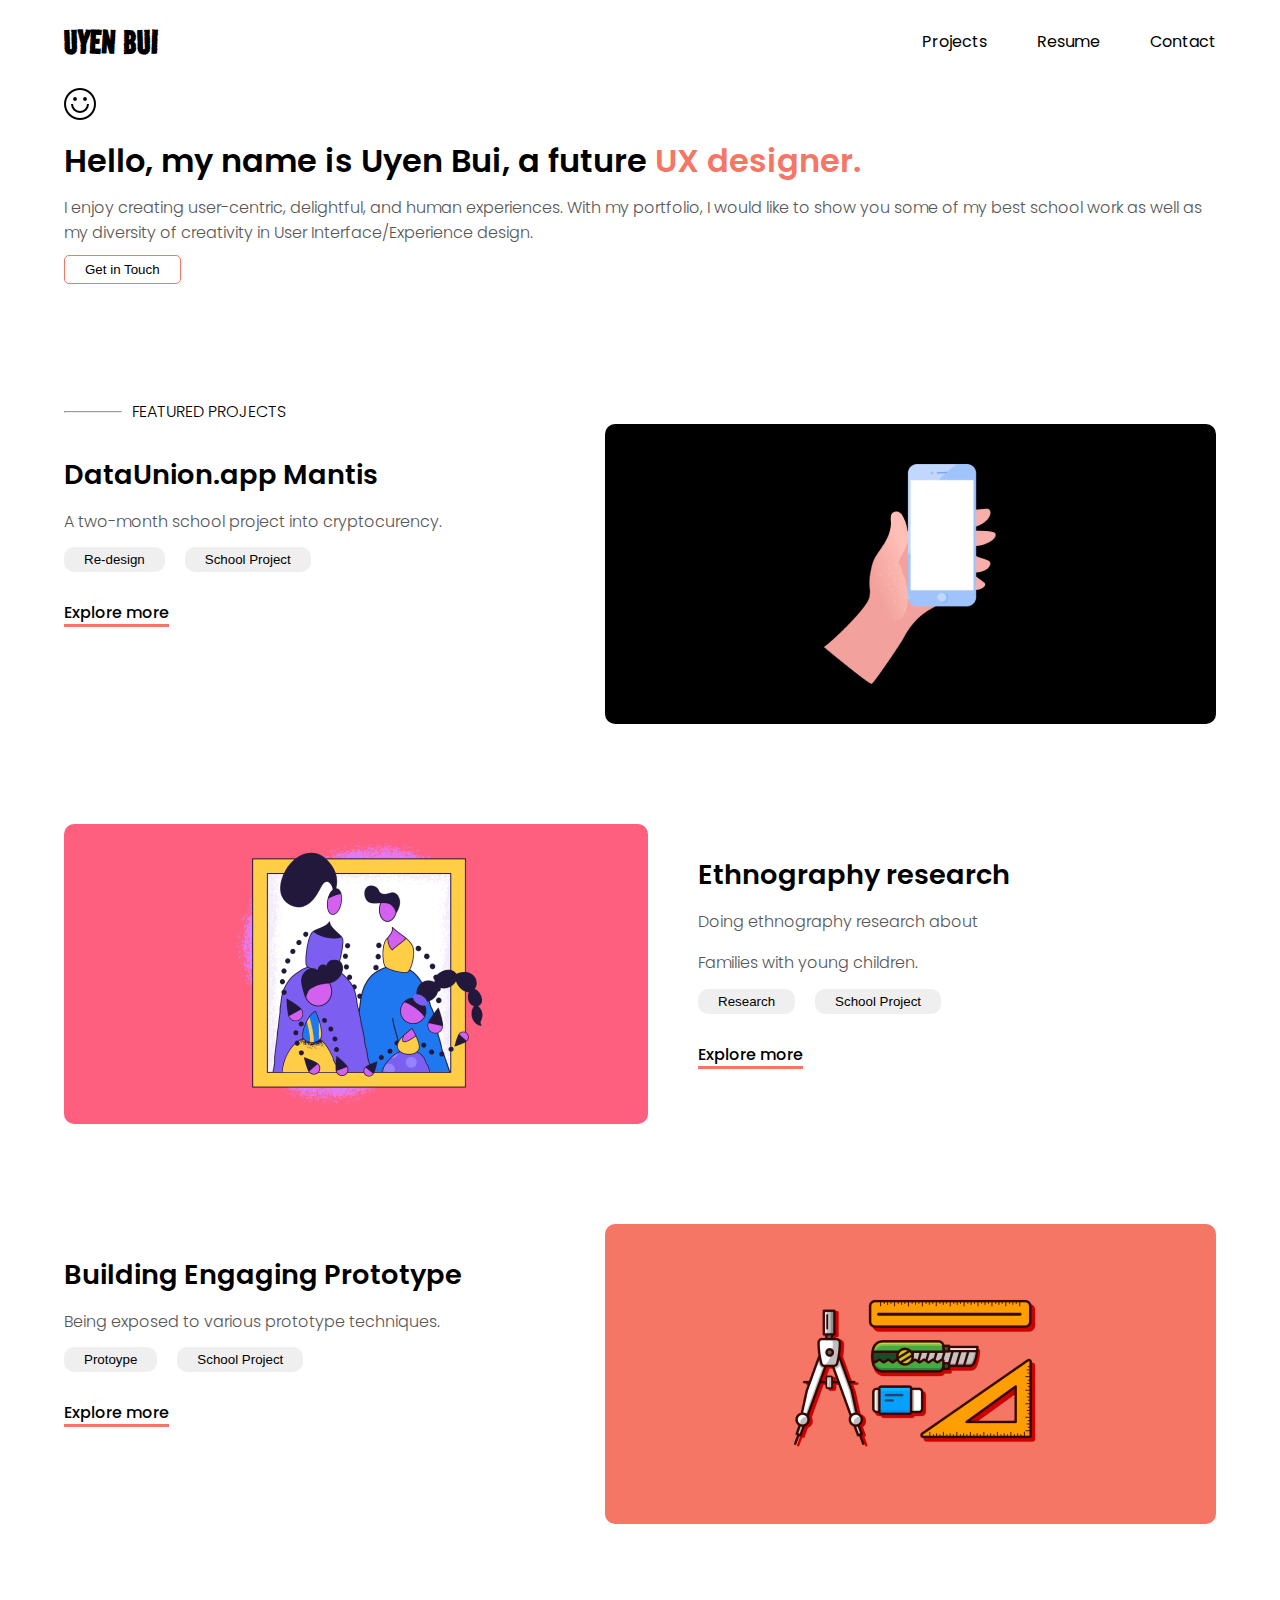
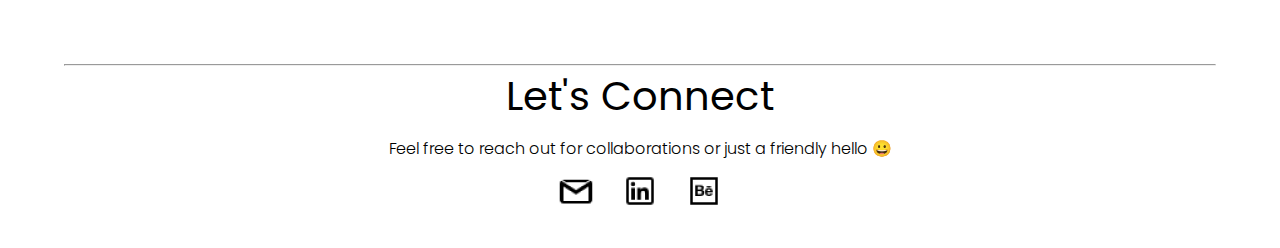
==== index.html @ 6082b0a3 "website files upload" ====
<!DOCTYPE html>
<html lang="en">

<head>
    <meta charset="UTF-8">
    <meta http-equiv="X-UA-Compatible" content="IE=edge">
    <meta name="viewport" content="width=device-width, initial-scale=1.0">
    <title>Uyên Bui LandingPage</title>
    <link rel="stylesheet" href="stule.css">
</head>

<body>
    <div class="container">
        <div class="header-container">
            <div class="header-logo">
                <h3>
                    <a href="index.html">
                        UYEN BUI
                    </a>
                </h3>
            </div>
            <div class="header-menu">
                <ul>
                    <li>
                        <a href="#projects">Projects</a>
                    </li>
                    <li>
                        <a href="./CV_UyenBui.pdf">Resume</a>
                    </li>
                    <li>
                        <a href="mailto:uyenbui.061299@gmail.com">Contact</a>
                    </li>
                </ul>
            </div>
        </div>
        <div class="first-block-container">
            <img src="./img/happy face 1.png" a lt="">
            <br>
            <div class="first-block_text-group">
                <h3>Hello, my name is Uyen Bui, a future <span>UX designer.</span> </h3>
                <p>
                    I enjoy creating user-centric, delightful, and human experiences. With my portfolio, I would like to show you some of my best school work as well as my diversity of creativity in User Interface/Experience design.
                </p>
                <button><a href="mailto:uyenbui.061299@gmail.com">Get in Touch</a></button>
            </div>
        </div>
        <div class="second-block-container" id="projects">
            <div class="second-block_title">
                <hr>
                <p>FEATURED PROJECTS</p>
            </div>
            <div class="second-block_content">
                <div class="second-block_content_item second-block_content-left">
                    <h3>DataUnion.app Mantis </h3>
                    <p>A two-month school project into cryptocurency.</p>
                    <div class="second-block_content-lert__btn-group">
                        <button>Re-design</button>
                        <button>School Project</button>
                    </div>
                    <span><a href="./re-design.html">Explore more</a></span>
                </div>
                <div class="second-block_content_item second-block_content-right">
                    <img src="./img/Hand-Photo.png" alt="">
                </div>
            </div>
            <div class="second-block_content">
                <div class="second-block_content_item second-block_content-right" style="background: #FF5F7E
                ;">
                    <img src="./img/Family-photo.png" alt="">
                </div>
                <div class="second-block_content_item second-block_content-left">
                    <h3>Ethnography research
                    </h3>
                    <p>
                        Doing ethnography research about
                        <br> Families with young children.
                    </p>
                    <div class="second-block_content-lert__btn-group">
                        <button>Research</a></button>
                        <button>School Project</button>
                    </div>
                    <span><a href="./re-search.html">Explore more</a></span>
                </div>
            </div>
            <div class="second-block_content">
                <div class="second-block_content_item second-block_content-left">
                    <h3>Building Engaging Prototype</h3>
                    <p>Being exposed to various prototype techniques.</p>
                    <div class="second-block_content-lert__btn-group">
                        <button>Protoype</button>
                        <button>School Project</button>
                    </div>
                    <span><a href="./building.html">Explore more</a></span>
                </div>
                <div class="second-block_content_item second-block_content-right" style="background: #F57665;">
                    <img src="./img/BEP-photo.png" alt="">
                </div>
            </div>
        </div>
        <div class="footer-container">
            <hr>
            <h3>Let's Connect</h3>
            <p> Feel free to reach out for collaborations or just a friendly hello 😀</p>
            <div class="footer-icon_group">
                <a href="mailto:uyenbui.061299@gmail.com"><img src="./img/Gmail logo.png" alt=""></a>
                <a href="http://www.linkedin.com/in/builekhanhuyen"> <img src="./img/LinkedIn logo.png" alt=""></a>
                <a href="https://www.behance.net/builekhanhuyen"> <img src="./img/Behance Squared logo.png" alt=""></a>
            </div>
        </div>
    </div>
</body>

</html>
---- stule.css ----
@import url("https://fonts.googleapis.com/css2?family=Poppins:ital,wght@0,200;0,300;0,400;0,500;0,600;0,800;0,900;1,100;1,200;1,300;1,500;1,600;1,700;1,800;1,900&family=Road+Rage&display=swap");
/* ======== */
* {
  padding: 0;
  margin: 0;
  -webkit-box-sizing: border-box;
          box-sizing: border-box;
}

li {
  list-style: none;
}

a {
  text-decoration: none;
  color: #000000;
}

html {
  scroll-behavior: smooth;
}

body {
  font-family: "Poppins", sans-serif;
  background-color: #fff;
  font-weight: 300;
}

.header-container {
  display: -webkit-box;
  display: -ms-flexbox;
  display: flex;
  -webkit-box-pack: justify;
      -ms-flex-pack: justify;
          justify-content: space-between;
  -webkit-box-align: center;
      -ms-flex-align: center;
          align-items: center;
  padding: 20px 5%;
}

.header-container .header-logo {
  font-family: "Road Rage", cursive;
}

.header-container .header-logo h3 {
  font-size: 2.4em;
}

.header-container .header-menu ul {
  display: -webkit-box;
  display: -ms-flexbox;
  display: flex;
  -webkit-box-pack: end;
      -ms-flex-pack: end;
          justify-content: end;
  -webkit-box-align: center;
      -ms-flex-align: center;
          align-items: center;
}

.header-container .header-menu ul li {
  margin-left: 50px;
  font-weight: 400;
}

/* =========================================================================
 =========================================================================
=============================HOME====================================
================================================================ 
 =========================================================================*/
.container .first-block-container {
  padding: 5px 5%;
  margin-bottom: 100px;
}

.container .first-block-container h3 {
  font-size: 2em;
  padding: 10px 0px;
  font-weight: 600;
}

.container .first-block-container h3 span {
  color: #f57665;
}

.container .first-block-container p {
  color: #565656;
  font-weight: 300;
  padding-bottom: 10px;
}

.container .first-block-container button {
  color: #f57665;
  border: 1px solid #f57665;
  background-color: #fff;
  padding: 6px 20px;
  border-radius: 5px;
  -webkit-box-shadow: rgba(50, 50, 93, 0.25) 0px 50px 100px -20px, rgba(0, 0, 0, 0.3) 0px 30px 60px -30px;
          box-shadow: rgba(50, 50, 93, 0.25) 0px 50px 100px -20px, rgba(0, 0, 0, 0.3) 0px 30px 60px -30px;
  -webkit-transition: all 0.3s;
  transition: all 0.3s;
}

.container .first-block-container button:hover {
  background-color: #f57665;
  color: #fff;
  -webkit-box-shadow: rgba(50, 50, 93, 0.25) 0px 50px 100px -20px, rgba(0, 0, 0, 0.3) 0px 30px 60px -30px;
          box-shadow: rgba(50, 50, 93, 0.25) 0px 50px 100px -20px, rgba(0, 0, 0, 0.3) 0px 30px 60px -30px;
}

.container .second-block-container {
  padding: 10px 5%;
}

.container .second-block-container .second-block_title {
  display: -webkit-box;
  display: -ms-flexbox;
  display: flex;
  -webkit-box-pack: start;
      -ms-flex-pack: start;
          justify-content: start;
  -webkit-box-align: center;
      -ms-flex-align: center;
          align-items: center;
}

.container .second-block-container .second-block_title hr {
  width: 5%;
}

.container .second-block-container .second-block_title p {
  padding: 0px 10px;
}

.container .second-block-container .second-block_content {
  margin-bottom: 100px;
  display: -webkit-box;
  display: -ms-flexbox;
  display: flex;
  -webkit-box-pack: center;
      -ms-flex-pack: center;
          justify-content: center;
}

.container .second-block-container .second-block_content .second-block_content-left {
  width: 47%;
  padding: 30px 0px;
  line-height: 2.6em;
}

.container .second-block-container .second-block_content .second-block_content-left h3 {
  font-size: 1.7em;
  font-weight: 600;
}

.container .second-block-container .second-block_content .second-block_content-left p {
  color: #565656;
  padding: 5px 0px;
}

.container .second-block-container .second-block_content .second-block_content-left .second-block_content-lert__btn-group {
  display: -webkit-box;
  display: -ms-flexbox;
  display: flex;
  -webkit-box-pack: start;
      -ms-flex-pack: start;
          justify-content: start;
  -webkit-box-align: center;
      -ms-flex-align: center;
          align-items: center;
  margin-bottom: 20px;
  gap: 20px;
}

.container .second-block-container .second-block_content .second-block_content-left .second-block_content-lert__btn-group button {
  border: none;
  padding: 5px 20px;
  border-radius: 10px;
}

.container .second-block-container .second-block_content .second-block_content-left span {
  border-bottom: 3px solid #f57665;
  font-weight: 500;
}

.container .second-block-container .second-block_content .second-block_content-right {
  width: 53%;
  display: -webkit-box;
  display: -ms-flexbox;
  display: flex;
  -webkit-box-pack: center;
      -ms-flex-pack: center;
          justify-content: center;
  -webkit-box-align: center;
      -ms-flex-align: center;
          align-items: center;
  background: #000;
  border-radius: 10px;
  height: 300px;
}

.container .second-block-container .second-block_content:nth-child(3) .second-block_content-left {
  margin-left: 50px;
}

.footer-container {
  text-align: center;
  padding: 30px 5%;
}

.footer-container h3 {
  font-size: 2.5em;
  font-weight: 400;
}

.footer-container p {
  padding: 10px 0px;
}

.footer-container .footer-icon_group img {
  padding: 0px 10px;
}

.re-design-container p {
  line-height: 1.7em;
}

.re-design-container p span {
  font-weight: 500;
  line-height: 5em;
}

.re-design-container .first-block img {
  width: 100%;
}

.re-design-container .footer-container {
  padding: 30px 5%;
}

.re-design-container .footer-container .footer-icon_group {
  display: -webkit-box;
  display: -ms-flexbox;
  display: flex;
  -webkit-box-pack: end;
      -ms-flex-pack: end;
          justify-content: end;
  -webkit-box-align: center;
      -ms-flex-align: center;
          align-items: center;
}

.re-design-container .footer-container .footer-icon_group img {
  margin-top: 30px;
  width: 30px;
}

.re-design-container .title-block {
  text-align: center;
}

.re-design-container .title-block h3 {
  font-size: 2.4em;
  font-weight: 400;
  padding: 30px 0px;
}

.re-design-container .content .second-block {
  padding: 50px 5%;
}

.re-design-container .content .second-block .second-block_content {
  padding: 10px 10%;
}

.re-design-container .content .second-block .second-block_content p {
  margin-bottom: 30px;
  line-height: 1.9em;
}

.re-design-container .content .title-circle {
  position: relative;
  margin-bottom: 20px;
}

.re-design-container .content .title-circle > p {
  position: absolute;
  bottom: 50%;
  top: 38%;
  left: 4%;
  font-size: 1.6em;
  font-weight: 500;
}

.re-design-container .content .third-block {
  padding: 50px 5%;
}

.re-design-container .content .third-block .third-block_content > .third-block_content__title {
  position: relative;
  margin-bottom: 20px;
}

.re-design-container .content .third-block .third-block_content > .third-block_content__title > p {
  position: absolute;
  bottom: 50%;
  top: 38%;
  -webkit-transform: translate(-50%, -50%);
          transform: translate(-50%, -50%);
  left: 10%;
  font-size: 1.6em;
  font-weight: 500;
}

.re-design-container .content .third-block .third-block_content .third-block_content__flex {
  display: -webkit-box;
  display: -ms-flexbox;
  display: flex;
  -webkit-box-pack: center;
      -ms-flex-pack: center;
          justify-content: center;
  gap: 30px;
}

.re-design-container .content .third-block .third-block_content .third-block_content__flex .third-block_content__flex-left {
  -webkit-box-flex: 1;
      -ms-flex: 1;
          flex: 1;
}

.re-design-container .content .third-block .third-block_content .third-block_content__flex .third-block_content__flex-left p {
  font-weight: 400;
  margin-bottom: 20px;
}

.re-design-container .content .third-block .third-block_content .third-block_content__flex .third-block_content__flex-left span {
  line-height: 1.7em;
}

.re-design-container .content .fourth-block {
  padding: 50px 5%;
}

.re-design-container .content .fourth-block .found-block_content p {
  line-height: 1.7em;
}

.re-design-container .content .fourth-block .found-block_content p span {
  font-weight: 500;
  line-height: 5em;
}

.re-design-container .content .fourth-block .found-block_content p u {
  line-height: 5em;
}

.re-design-container .content .fifth-block {
  padding: 50px 5%;
}

.re-design-container .content .fifth-block .fifth-block_content .third-block_content__text p {
  line-height: 1.7em;
}

.re-design-container .content .fifth-block .fifth-block_content .third-block_content__text img {
  margin: 20px 0px;
  width: 100%;
}

.re-design-container .content .sixth-block,
.re-design-container .content .seventh-block {
  padding: 50px 5%;
}

.re-design-container .content .sixth-block .sixth-block_content img,
.re-design-container .content .seventh-block .sixth-block_content img {
  width: 100%;
  margin: 50px 0px;
}

.re-search-container .title-block {
  text-align: center;
}

.re-search-container .title-block h3 {
  font-size: 2.4em;
  font-weight: 400;
  padding: 30px 0px;
}

.re-search-container .title-circle {
  position: relative;
  margin-bottom: 20px;
}

.re-search-container .title-circle > p {
  position: absolute;
  bottom: 50%;
  top: 38%;
  left: 4%;
  font-size: 1.6em;
  font-weight: 500;
}

.re-search-container .content {
  padding: 50px 5%;
}

.re-search-container .content .first-block {
  display: -webkit-box;
  display: -ms-flexbox;
  display: flex;
  -webkit-box-pack: center;
      -ms-flex-pack: center;
          justify-content: center;
  -webkit-box-align: center;
      -ms-flex-align: center;
          align-items: center;
}

.re-search-container .content .first-block .first-block_left {
  width: 65%;
}

.re-search-container .content .first-block .first-block_left h3 {
  color: #f3b7be;
  font-size: 3em;
  font-weight: 500;
  margin: 30px 0px;
}

.re-search-container .content .first-block .first-block_left span {
  line-height: 15em;
  display: -webkit-box;
  display: -ms-flexbox;
  display: flex;
  -webkit-box-pack: justify;
      -ms-flex-pack: justify;
          justify-content: space-between;
  -webkit-box-align: center;
      -ms-flex-align: center;
          align-items: center;
}

.re-search-container .content .first-block .first-block_left p {
  color: #565656;
}

.re-search-container .content .first-block .first-block_right {
  width: 35%;
}

.re-search-container .content .second-block .second-block_content .second-block_content p {
  line-height: 1.7em;
}

.building-container .title-block {
  text-align: center;
}

.building-container .title-block h3 {
  font-size: 2.4em;
  font-weight: 400;
  padding: 30px 0px;
}

.building-container .title-circle {
  position: relative;
  margin-bottom: 20px;
}

.building-container .title-circle > p {
  position: absolute;
  bottom: 50%;
  top: 38%;
  left: 4%;
  font-size: 1.6em;
  font-weight: 500;
}

.building-container .content {
  padding: 50px 5%;
}

.building-container .content .first-block {
  margin-top: -200px;
  display: -webkit-box;
  display: -ms-flexbox;
  display: flex;
  -webkit-box-pack: center;
      -ms-flex-pack: center;
          justify-content: center;
  -webkit-box-align: center;
      -ms-flex-align: center;
          align-items: center;
}

.building-container .content .first-block .first-block_left {
  width: 55%;
}

.building-container .content .first-block .first-block_left h3 {
  color: #f3b7be;
  font-size: 3em;
  font-weight: 500;
  margin: 0px 0px 50px;
}

.building-container .content .first-block .first-block_left span {
  line-height: 15em;
  display: -webkit-box;
  display: -ms-flexbox;
  display: flex;
  -webkit-box-pack: justify;
      -ms-flex-pack: justify;
          justify-content: space-between;
  -webkit-box-align: center;
      -ms-flex-align: center;
          align-items: center;
}

.building-container .content .first-block .first-block_left p {
  color: #565656;
  line-height: 2em;
}

.building-container .content .first-block .first-block_right {
  width: 45%;
}

.building-container .content .first-block .first-block_right img {
  width: 100%;
}

.building-container .content .context-text_flex {
  display: -webkit-box;
  display: -ms-flexbox;
  display: flex;
  -webkit-box-pack: justify;
      -ms-flex-pack: justify;
          justify-content: space-between;
  -webkit-box-align: center;
      -ms-flex-align: center;
          align-items: center;
  padding: 0px 10%;
}

.building-container .content p {
  line-height: 1.7em;
}

.building-container .content b {
  line-height: 5em;
}
/*# sourceMappingURL=stule.css.map */
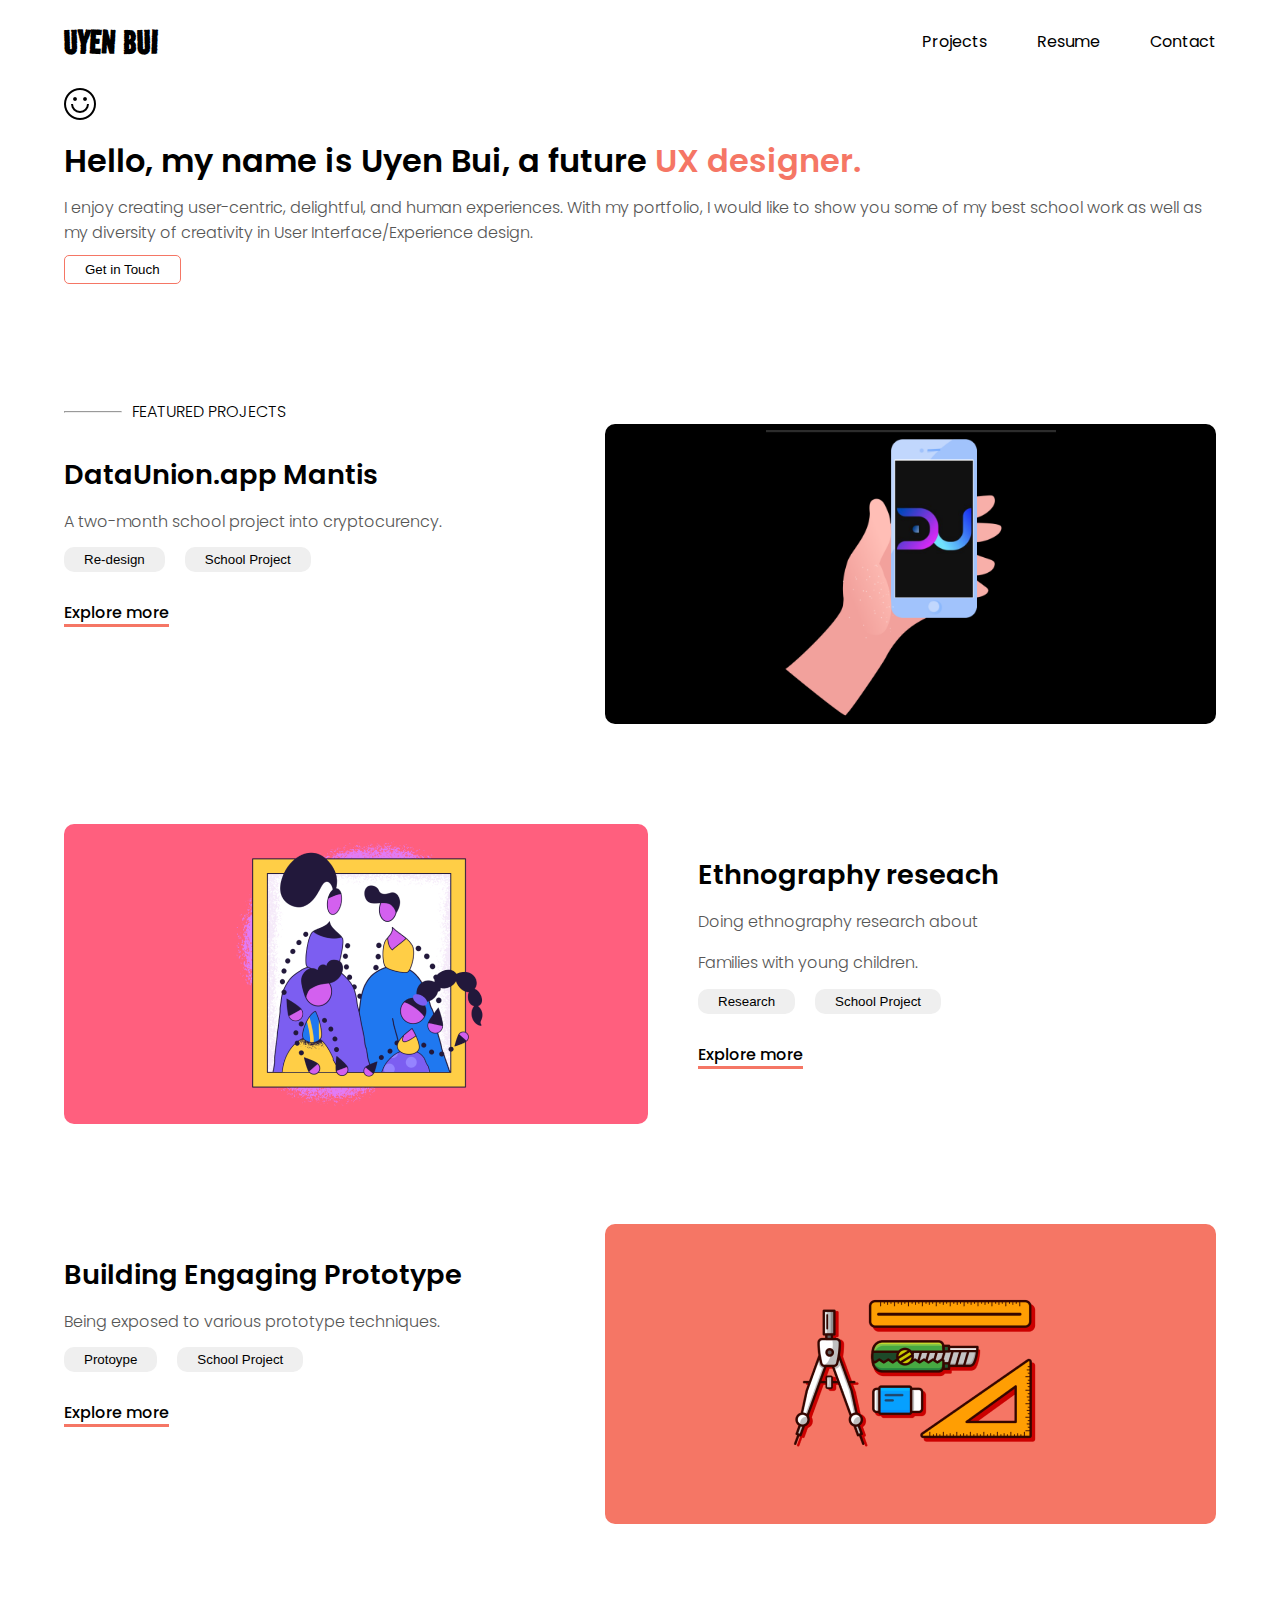
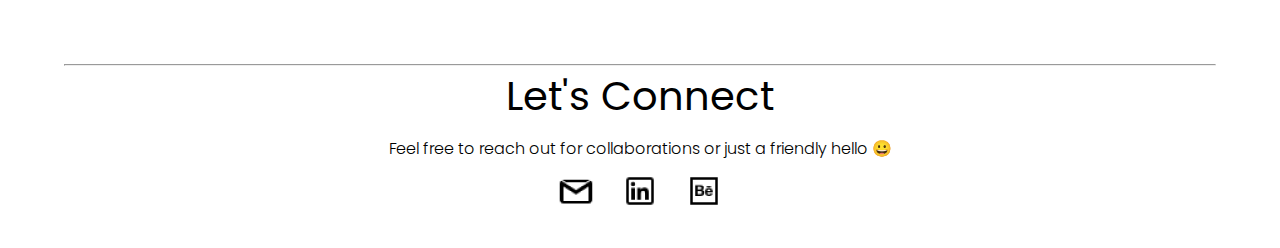
==== commit 0f94bd03: "version two" ====
--- a/index.html
+++ b/index.html
@@ -15,6 +15,7 @@
             <div class="header-logo">
                 <h3>
                     <a href="index.html">
+
                         UYEN BUI
                     </a>
                 </h3>
@@ -49,7 +50,7 @@
                 <hr>
                 <p>FEATURED PROJECTS</p>
             </div>
-            <div class="second-block_content">
+            <div class="second-block_content" id="re-design">
                 <div class="second-block_content_item second-block_content-left">
                     <h3>DataUnion.app Mantis </h3>
                     <p>A two-month school project into cryptocurency.</p>
@@ -60,16 +61,16 @@
                     <span><a href="./re-design.html">Explore more</a></span>
                 </div>
                 <div class="second-block_content_item second-block_content-right">
-                    <img src="./img/Hand-Photo.png" alt="">
+                    <img style="width:290px" src="./img/Hand-Photo.png" alt="">
                 </div>
             </div>
-            <div class="second-block_content">
+            <div class="second-block_content" id="re-search">
                 <div class="second-block_content_item second-block_content-right" style="background: #FF5F7E
                 ;">
                     <img src="./img/Family-photo.png" alt="">
                 </div>
                 <div class="second-block_content_item second-block_content-left">
-                    <h3>Ethnography research
+                    <h3>Ethnography reseach
                     </h3>
                     <p>
                         Doing ethnography research about
@@ -82,7 +83,7 @@
                     <span><a href="./re-search.html">Explore more</a></span>
                 </div>
             </div>
-            <div class="second-block_content">
+            <div class="second-block_content" id="building">
                 <div class="second-block_content_item second-block_content-left">
                     <h3>Building Engaging Prototype</h3>
                     <p>Being exposed to various prototype techniques.</p>
--- a/stule.css
+++ b/stule.css
@@ -37,6 +37,7 @@
       -ms-flex-align: center;
           align-items: center;
   padding: 20px 5%;
+  z-index: 99999;
 }
 
 .header-container .header-logo {
@@ -484,7 +485,9 @@
 }
 
 .building-container .content .first-block {
-  margin-top: -200px;
+  margin-top: -50px;
+  height: 600px;
+  overflow: hidden;
   display: -webkit-box;
   display: -ms-flexbox;
   display: flex;
